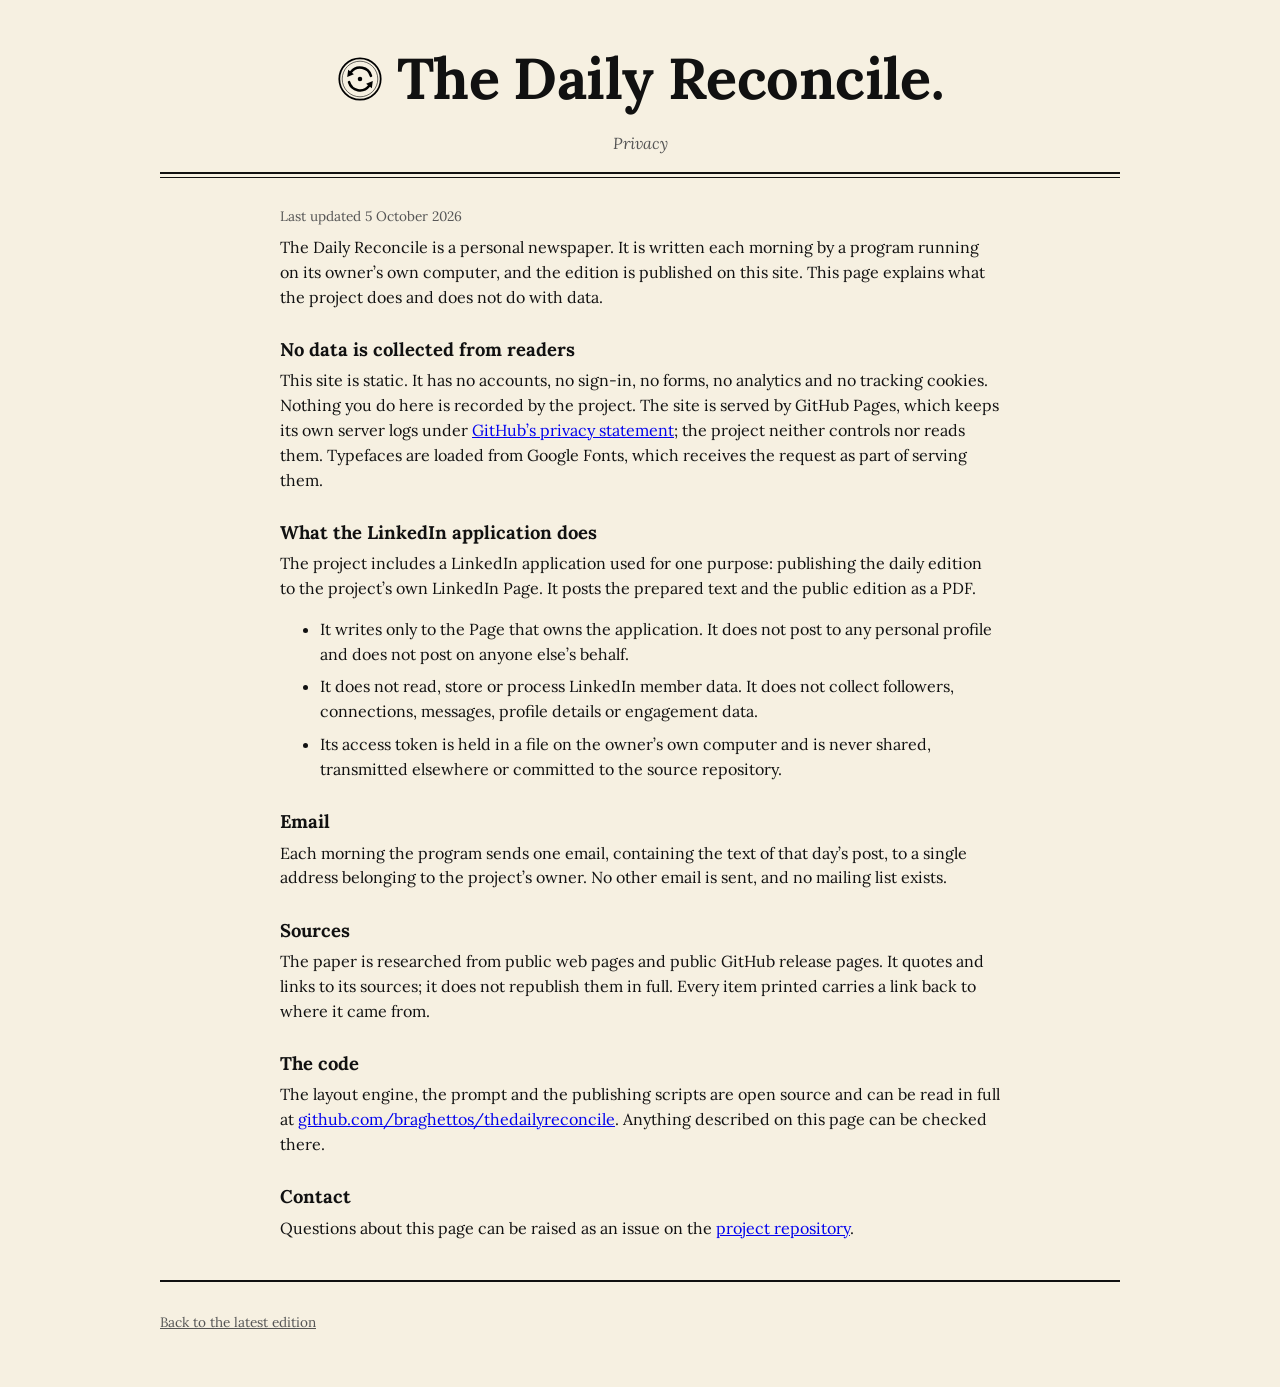
==== docs/privacy.html @ 8a1b0f10 "Add a privacy page Required before LinkedIn will review the Community Management API request, and it" ====
<!doctype html>
<html lang="en">
<head>
<meta charset="utf-8">
<meta name="viewport" content="width=device-width, initial-scale=1">
<title>Privacy — The Daily Reconcile</title>
<meta name="description" content="What The Daily Reconcile does and does not collect.">
<link rel="icon" href="assets/mark.svg">
<link rel="preconnect" href="https://fonts.googleapis.com">
<link rel="preconnect" href="https://fonts.gstatic.com" crossorigin>
<link href="https://fonts.googleapis.com/css2?family=Lora:ital,wght@0,400;0,700;1,400&display=swap" rel="stylesheet">
<link rel="stylesheet" href="assets/style.css">
<style>
  main{max-width:720px}
  main h2{font-size:1.15rem;margin:1.8rem 0 .4rem;letter-spacing:0}
  main p,main li{margin:.5rem 0}
  .updated{color:var(--muted);font-size:.85rem}
</style>
</head>
<body>
<header>
  <div class="plate">
    <img class="mark" src="assets/mark.svg" alt="">
    <h1>The Daily Reconcile.</h1>
  </div>
  <p class="motto">Privacy</p>
  <div class="rules"><span></span><span></span></div>
</header>
<main>
  <p class="updated">Last updated 5 October 2026</p>

  <p>The Daily Reconcile is a personal newspaper. It is written each morning by a program running
  on its owner&rsquo;s own computer, and the edition is published on this site. This page explains
  what the project does and does not do with data.</p>

  <h2>No data is collected from readers</h2>
  <p>This site is static. It has no accounts, no sign-in, no forms, no analytics and no tracking
  cookies. Nothing you do here is recorded by the project. The site is served by GitHub Pages,
  which keeps its own server logs under
  <a href="https://docs.github.com/site-policy/privacy-policies/github-privacy-statement">GitHub&rsquo;s privacy statement</a>;
  the project neither controls nor reads them. Typefaces are loaded from Google Fonts, which
  receives the request as part of serving them.</p>

  <h2>What the LinkedIn application does</h2>
  <p>The project includes a LinkedIn application used for one purpose: publishing the daily
  edition to the project&rsquo;s own LinkedIn Page. It posts the prepared text and the public
  edition as a PDF.</p>
  <ul>
    <li>It writes only to the Page that owns the application. It does not post to any personal
      profile and does not post on anyone else&rsquo;s behalf.</li>
    <li>It does not read, store or process LinkedIn member data. It does not collect followers,
      connections, messages, profile details or engagement data.</li>
    <li>Its access token is held in a file on the owner&rsquo;s own computer and is never shared,
      transmitted elsewhere or committed to the source repository.</li>
  </ul>

  <h2>Email</h2>
  <p>Each morning the program sends one email, containing the text of that day&rsquo;s post, to a
  single address belonging to the project&rsquo;s owner. No other email is sent, and no mailing
  list exists.</p>

  <h2>Sources</h2>
  <p>The paper is researched from public web pages and public GitHub release pages. It quotes and
  links to its sources; it does not republish them in full. Every item printed carries a link back
  to where it came from.</p>

  <h2>The code</h2>
  <p>The layout engine, the prompt and the publishing scripts are open source and can be read in
  full at <a href="https://github.com/braghettos/thedailyreconcile">github.com/braghettos/thedailyreconcile</a>.
  Anything described on this page can be checked there.</p>

  <h2>Contact</h2>
  <p>Questions about this page can be raised as an issue on the
  <a href="https://github.com/braghettos/thedailyreconcile/issues">project repository</a>.</p>
</main>
<footer>
  <p><a href="./">Back to the latest edition</a></p>
</footer>
</body>
</html>
---- docs/assets/style.css ----
:root{
  --paper:#F6F0E1; --ink:#111; --rule:#111; --accent:#991717; --muted:#555;
}
@media (prefers-color-scheme: dark){
  :root:not([data-theme="light"]){
    --paper:#15130f; --ink:#ece6d8; --rule:#ece6d8; --accent:#d98b8b; --muted:#a79f8e;
  }
}
:root[data-theme="dark"]{
  --paper:#15130f; --ink:#ece6d8; --rule:#ece6d8; --accent:#d98b8b; --muted:#a79f8e;
}
*{box-sizing:border-box}
body{
  margin:0; background:var(--paper); color:var(--ink);
  font-family:Lora,Georgia,"Times New Roman",serif; line-height:1.55;
  padding:0 16px;
}
header,main,footer{max-width:960px;margin:0 auto}
header{padding:34px 0 0;text-align:center}
.plate{display:flex;align-items:center;justify-content:center;gap:14px;flex-wrap:nowrap}
.plate .mark{width:46px;height:46px;flex:0 0 auto}
:root:not([data-theme="light"]) .plate .mark{}
@media (prefers-color-scheme: dark){:root:not([data-theme="light"]) .plate .mark{filter:invert(1)}}
:root[data-theme="dark"] .plate .mark{filter:invert(1)}
h1{font-size:clamp(2rem,8vw,3.6rem);margin:0;letter-spacing:-.01em;font-weight:700}
.motto{font-style:italic;color:var(--muted);margin:.5rem 0 1rem}
.rules{display:flex;flex-direction:column;gap:3px;margin-bottom:28px}
.rules span{display:block;height:2px;background:var(--rule)}
.rules span+span{height:1px}
.latest{display:grid;grid-template-columns:minmax(0,300px) minmax(0,1fr);gap:28px;align-items:start;margin-bottom:40px}
@media(max-width:700px){.latest{grid-template-columns:1fr}}
.cover img{width:100%;height:auto;display:block;border:1px solid var(--rule)}
.kicker{font-size:.76rem;letter-spacing:.11em;text-transform:uppercase;color:var(--accent);margin:0 0 .4rem;font-weight:700}
h2{font-size:clamp(1.4rem,4vw,2.1rem);margin:0 0 .5rem;line-height:1.2}
.deck{color:var(--muted);margin:0 0 1rem}
.also{font-size:.76rem;letter-spacing:.11em;text-transform:uppercase;color:var(--muted);margin:0 0 .3rem;font-weight:700}
.lead ul{margin:0 0 1.1rem;padding-left:1.1rem}
.lead li{margin:.2rem 0}
.btn{display:inline-block;border:1px solid var(--rule);padding:.5rem .95rem;text-decoration:none;color:var(--ink);font-weight:700}
.btn:hover{background:var(--ink);color:var(--paper)}
.archive{border-top:2px solid var(--rule);padding-top:18px}
h3{font-size:.8rem;letter-spacing:.12em;text-transform:uppercase;margin:0 0 .6rem}
.archive ul{list-style:none;margin:0;padding:0}
.archive li{border-bottom:1px solid color-mix(in srgb,var(--rule) 25%,transparent)}
.archive a{display:flex;gap:16px;padding:.6rem 0;text-decoration:none;color:var(--ink);flex-wrap:wrap}
.archive a:hover .h{text-decoration:underline}
.archive .d{flex:0 0 11em;color:var(--muted);font-size:.9rem}
footer{border-top:2px solid var(--rule);margin-top:40px;padding:16px 0 40px;color:var(--muted);font-size:.85rem}
footer a{color:var(--muted)}
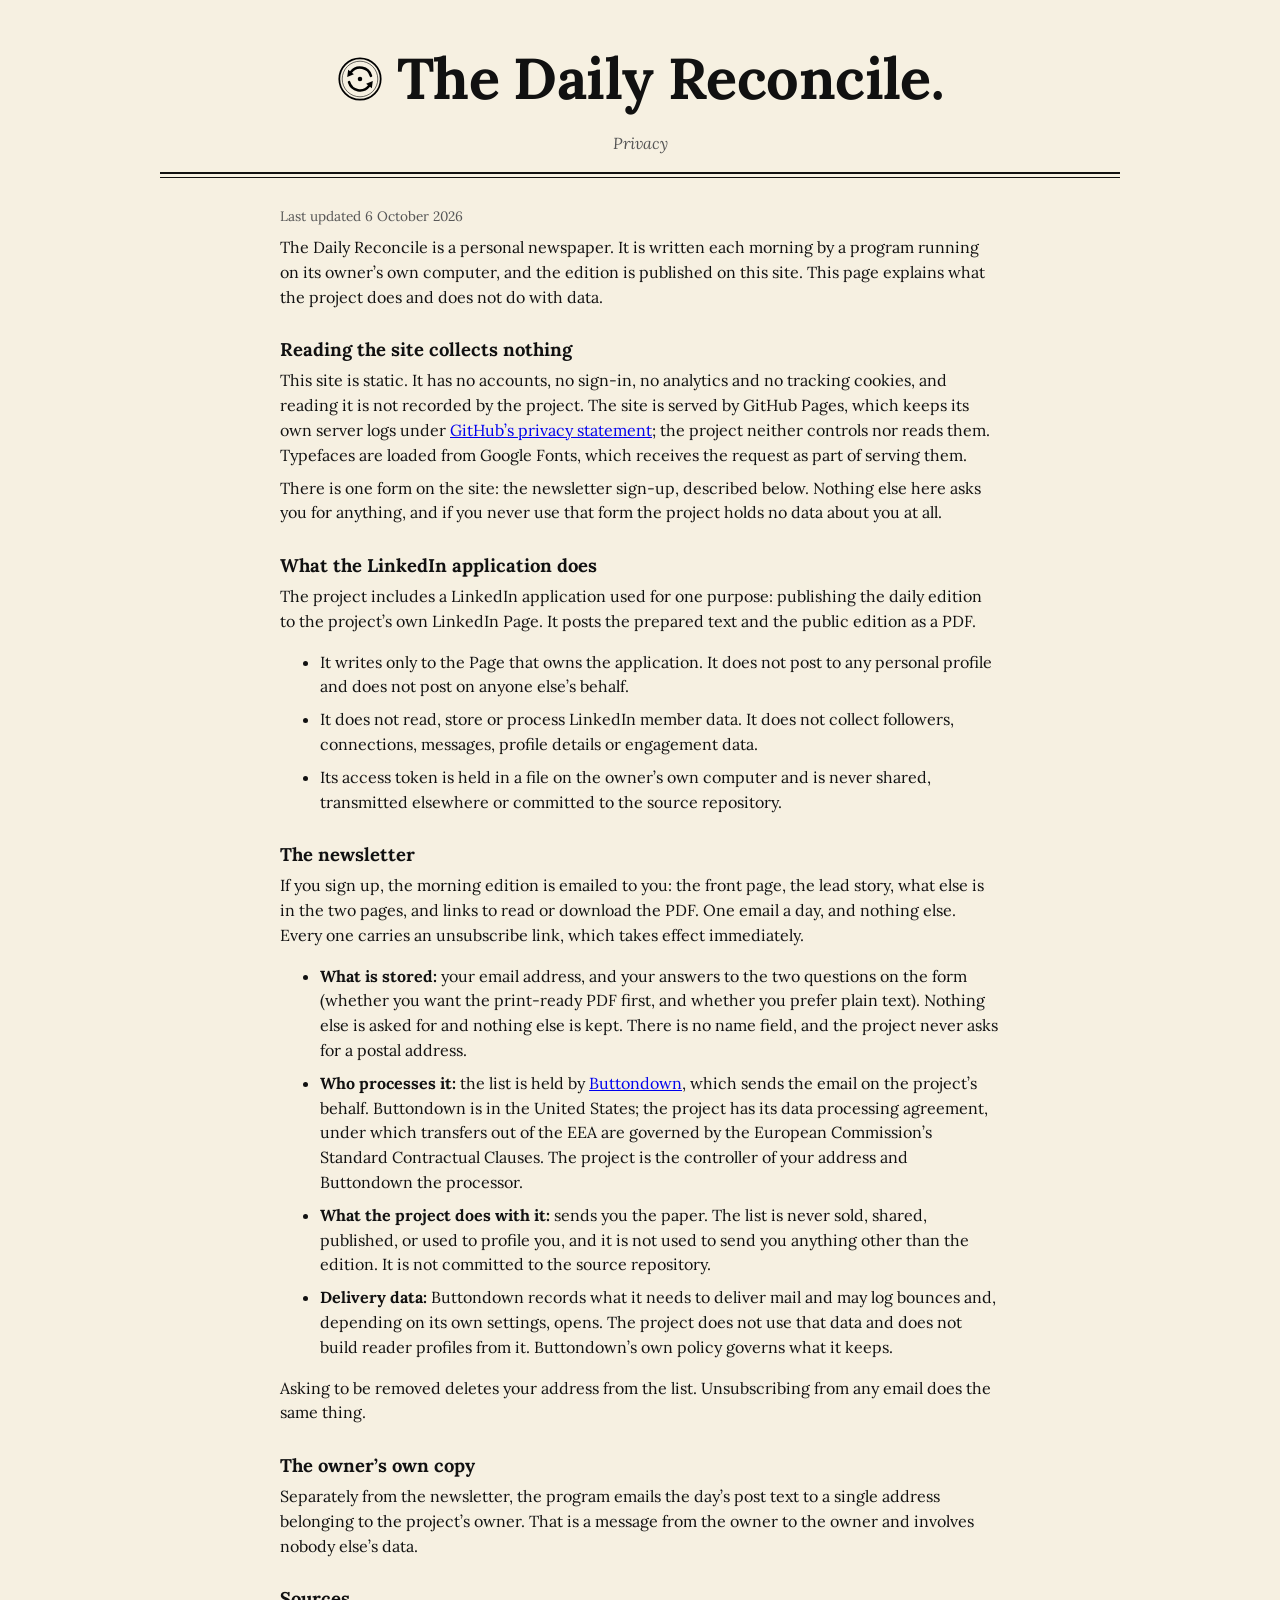
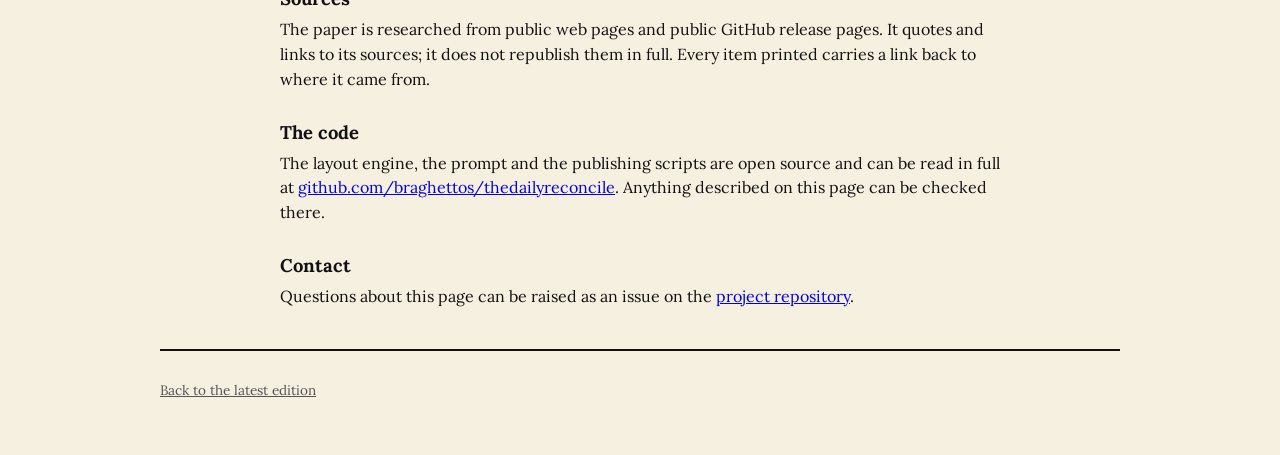
==== commit 62c8662d: "Send the edition as a newsletter, and claim the domain The morning email only ever went to the owner" ====
--- a/docs/privacy.html
+++ b/docs/privacy.html
@@ -27,19 +27,22 @@
   <div class="rules"><span></span><span></span></div>
 </header>
 <main>
-  <p class="updated">Last updated 5 October 2026</p>
+  <p class="updated">Last updated 6 October 2026</p>
 
   <p>The Daily Reconcile is a personal newspaper. It is written each morning by a program running
   on its owner&rsquo;s own computer, and the edition is published on this site. This page explains
   what the project does and does not do with data.</p>
 
-  <h2>No data is collected from readers</h2>
-  <p>This site is static. It has no accounts, no sign-in, no forms, no analytics and no tracking
-  cookies. Nothing you do here is recorded by the project. The site is served by GitHub Pages,
-  which keeps its own server logs under
+  <h2>Reading the site collects nothing</h2>
+  <p>This site is static. It has no accounts, no sign-in, no analytics and no tracking cookies,
+  and reading it is not recorded by the project. The site is served by GitHub Pages, which keeps
+  its own server logs under
   <a href="https://docs.github.com/site-policy/privacy-policies/github-privacy-statement">GitHub&rsquo;s privacy statement</a>;
   the project neither controls nor reads them. Typefaces are loaded from Google Fonts, which
   receives the request as part of serving them.</p>
+  <p>There is one form on the site: the newsletter sign-up, described below. Nothing else here
+  asks you for anything, and if you never use that form the project holds no data about you at
+  all.</p>
 
   <h2>What the LinkedIn application does</h2>
   <p>The project includes a LinkedIn application used for one purpose: publishing the daily
@@ -54,10 +57,36 @@
       transmitted elsewhere or committed to the source repository.</li>
   </ul>
 
-  <h2>Email</h2>
-  <p>Each morning the program sends one email, containing the text of that day&rsquo;s post, to a
-  single address belonging to the project&rsquo;s owner. No other email is sent, and no mailing
-  list exists.</p>
+  <h2>The newsletter</h2>
+  <p>If you sign up, the morning edition is emailed to you: the front page, the lead story, what
+  else is in the two pages, and links to read or download the PDF. One email a day, and nothing
+  else. Every one carries an unsubscribe link, which takes effect immediately.</p>
+  <ul>
+    <li><strong>What is stored:</strong> your email address, and your answers to the two
+      questions on the form (whether you want the print-ready PDF first, and whether you prefer
+      plain text). Nothing else is asked for and nothing else is kept. There is no name field,
+      and the project never asks for a postal address.</li>
+    <li><strong>Who processes it:</strong> the list is held by
+      <a href="https://buttondown.com/privacy">Buttondown</a>, which sends the email on the
+      project&rsquo;s behalf. Buttondown is in the United States; the project has its data
+      processing agreement, under which transfers out of the EEA are governed by the European
+      Commission&rsquo;s Standard Contractual Clauses. The project is the controller of your
+      address and Buttondown the processor.</li>
+    <li><strong>What the project does with it:</strong> sends you the paper. The list is never
+      sold, shared, published, or used to profile you, and it is not used to send you anything
+      other than the edition. It is not committed to the source repository.</li>
+    <li><strong>Delivery data:</strong> Buttondown records what it needs to deliver mail and may
+      log bounces and, depending on its own settings, opens. The project does not use that data
+      and does not build reader profiles from it. Buttondown&rsquo;s own policy governs what it
+      keeps.</li>
+  </ul>
+  <p>Asking to be removed deletes your address from the list. Unsubscribing from any email does
+  the same thing.</p>
+
+  <h2>The owner&rsquo;s own copy</h2>
+  <p>Separately from the newsletter, the program emails the day&rsquo;s post text to a single
+  address belonging to the project&rsquo;s owner. That is a message from the owner to the owner
+  and involves nobody else&rsquo;s data.</p>
 
   <h2>Sources</h2>
   <p>The paper is researched from public web pages and public GitHub release pages. It quotes and
--- a/docs/assets/style.css
+++ b/docs/assets/style.css
@@ -47,3 +47,27 @@
 .archive .d{flex:0 0 11em;color:var(--muted);font-size:.9rem}
 footer{border-top:2px solid var(--rule);margin-top:40px;padding:16px 0 40px;color:var(--muted);font-size:.85rem}
 footer a{color:var(--muted)}
+
+/* --- newsletter sign-up (only rendered when BUTTONDOWN_USERNAME is set) ------------------ */
+.vh{position:absolute;width:1px;height:1px;overflow:hidden;clip:rect(0 0 0 0);white-space:nowrap}
+.subscribe{border-top:2px solid var(--rule);margin-top:40px;padding-top:18px}
+.subscribe h3{font-size:.8rem;letter-spacing:.12em;text-transform:uppercase;margin:0 0 .5rem}
+.sub-why{margin:0 0 1.1rem;max-width:52ch;color:var(--muted)}
+.subscribe form{max-width:34rem}
+.sub-field{display:flex;gap:10px;flex-wrap:wrap;margin:0 0 1.1rem}
+.sub-field input{flex:1 1 13em;min-width:0;font-family:inherit;font-size:1rem;
+  padding:.55rem .7rem;border:1px solid var(--rule);background:var(--paper);color:var(--ink)}
+.sub-field input::placeholder{color:var(--muted)}
+.sub-field button{border:1px solid var(--rule);background:var(--ink);color:var(--paper);
+  font-family:inherit;font-size:1rem;font-weight:700;padding:.55rem 1.2rem;cursor:pointer}
+.sub-field button:hover{background:var(--accent);border-color:var(--accent)}
+.sub-opts{border:0;border-top:1px solid color-mix(in srgb,var(--rule) 25%,transparent);
+  margin:0;padding:1rem 0 0}
+.sub-opts legend{font-size:.76rem;letter-spacing:.11em;text-transform:uppercase;
+  color:var(--muted);font-weight:700;padding:0;margin:0 0 .6rem}
+.opt{display:flex;gap:.6rem;align-items:flex-start;margin:0 0 .7rem;cursor:pointer}
+.opt input{margin:.3em 0 0;flex:0 0 auto;accent-color:var(--accent)}
+.opt span{min-width:0}
+.opt b{font-weight:700}
+.opt i{display:block;font-style:normal;font-size:.88rem;color:var(--muted);margin-top:.1rem}
+.sub-fine{font-size:.82rem;color:var(--muted);margin:1rem 0 0;max-width:46ch}
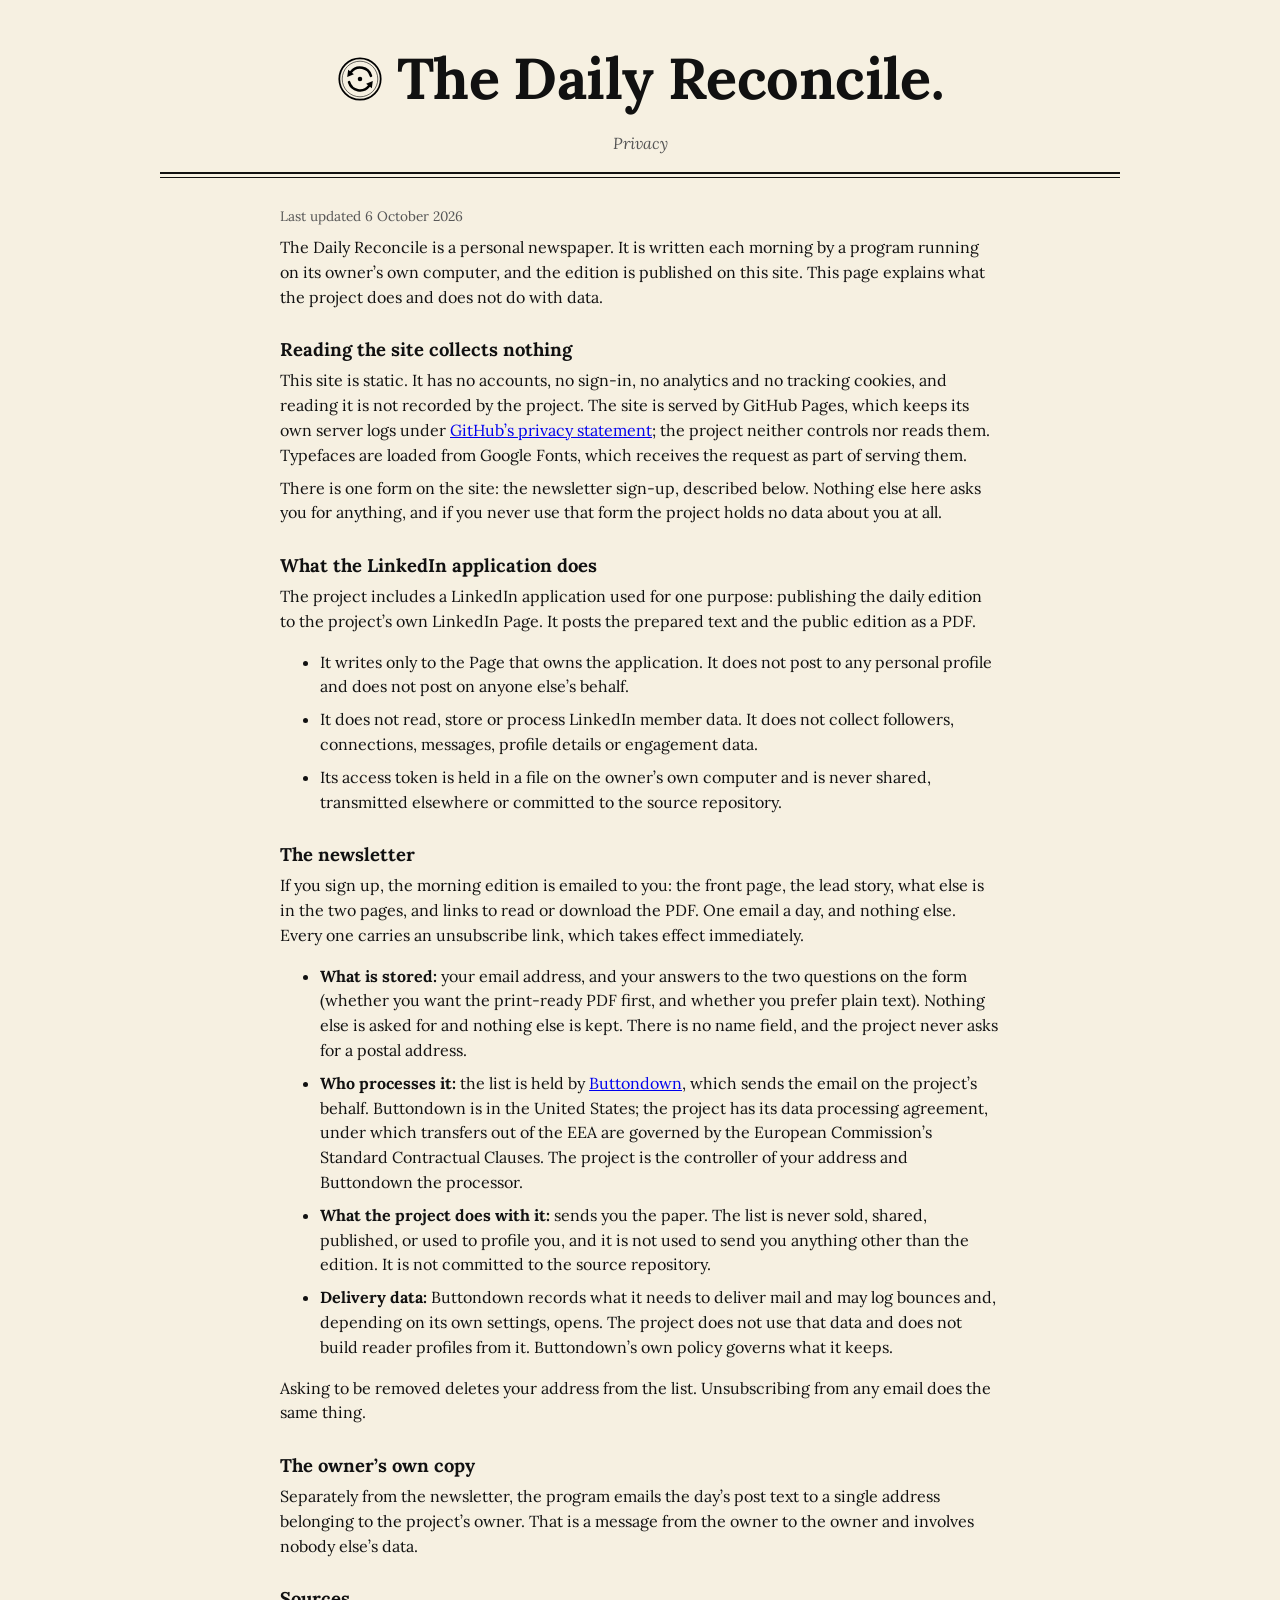
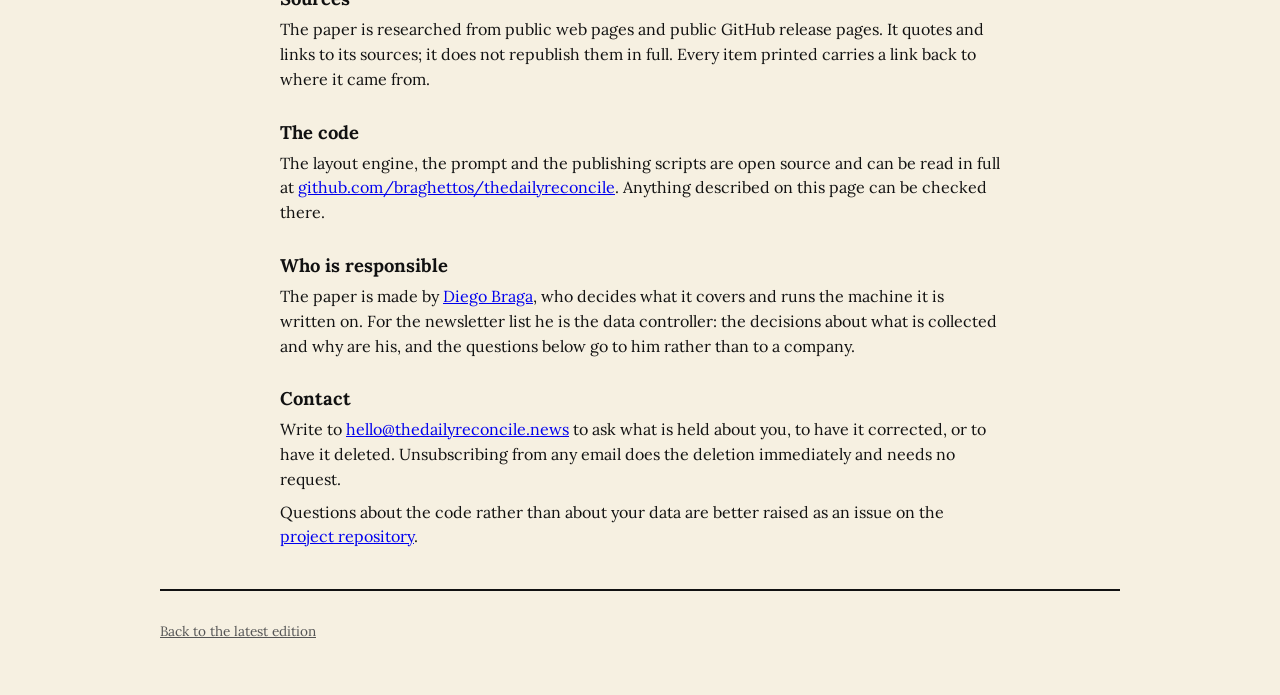
==== commit 9733b29d: "Say who makes the paper Everything published so far credited Claude Code and referred to a nameless " ====
--- a/docs/privacy.html
+++ b/docs/privacy.html
@@ -98,8 +98,17 @@
   full at <a href="https://github.com/braghettos/thedailyreconcile">github.com/braghettos/thedailyreconcile</a>.
   Anything described on this page can be checked there.</p>
 
+  <h2>Who is responsible</h2>
+  <p>The paper is made by <a href="https://www.linkedin.com/in/diegobraga86/">Diego Braga</a>,
+  who decides what it covers and runs the machine it is written on. For the newsletter list he is
+  the data controller: the decisions about what is collected and why are his, and the questions
+  below go to him rather than to a company.</p>
+
   <h2>Contact</h2>
-  <p>Questions about this page can be raised as an issue on the
+  <p>Write to <a href="mailto:hello@thedailyreconcile.news">hello@thedailyreconcile.news</a> to
+  ask what is held about you, to have it corrected, or to have it deleted. Unsubscribing from any
+  email does the deletion immediately and needs no request.</p>
+  <p>Questions about the code rather than about your data are better raised as an issue on the
   <a href="https://github.com/braghettos/thedailyreconcile/issues">project repository</a>.</p>
 </main>
 <footer>
